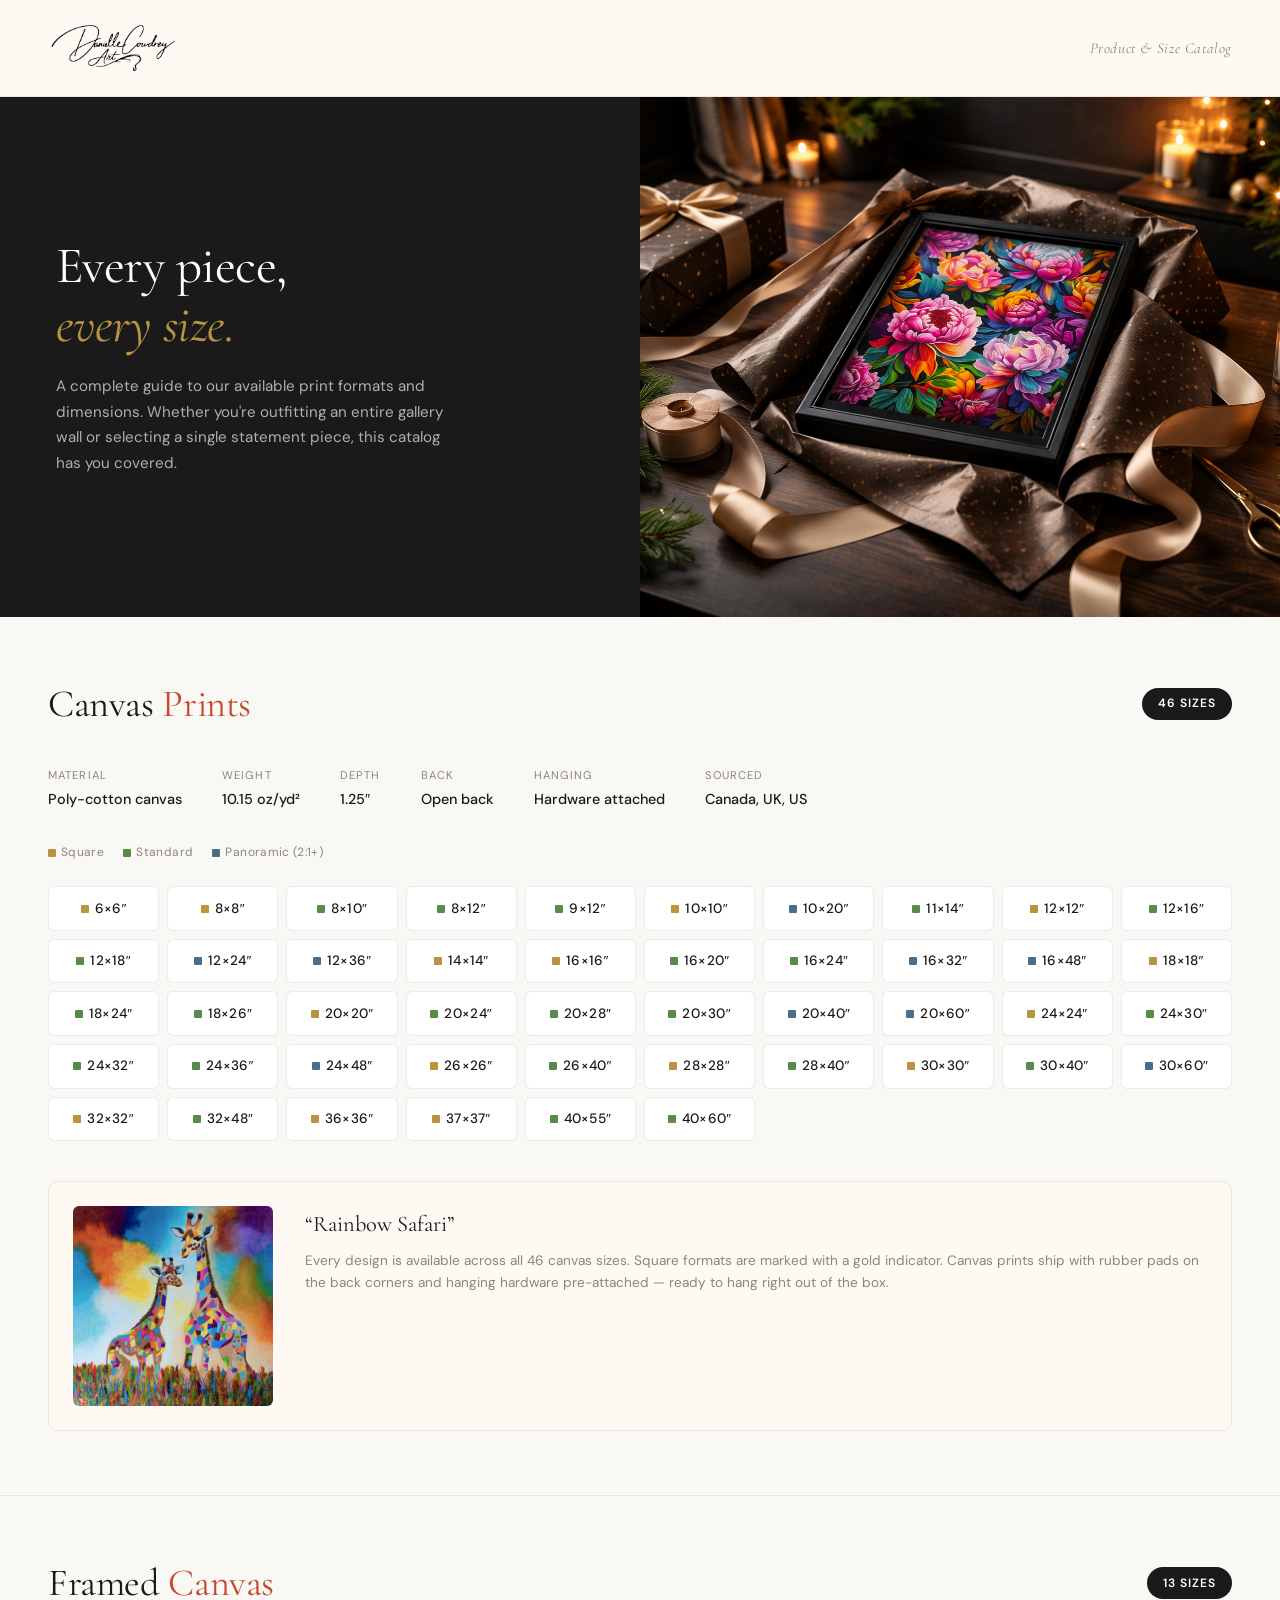
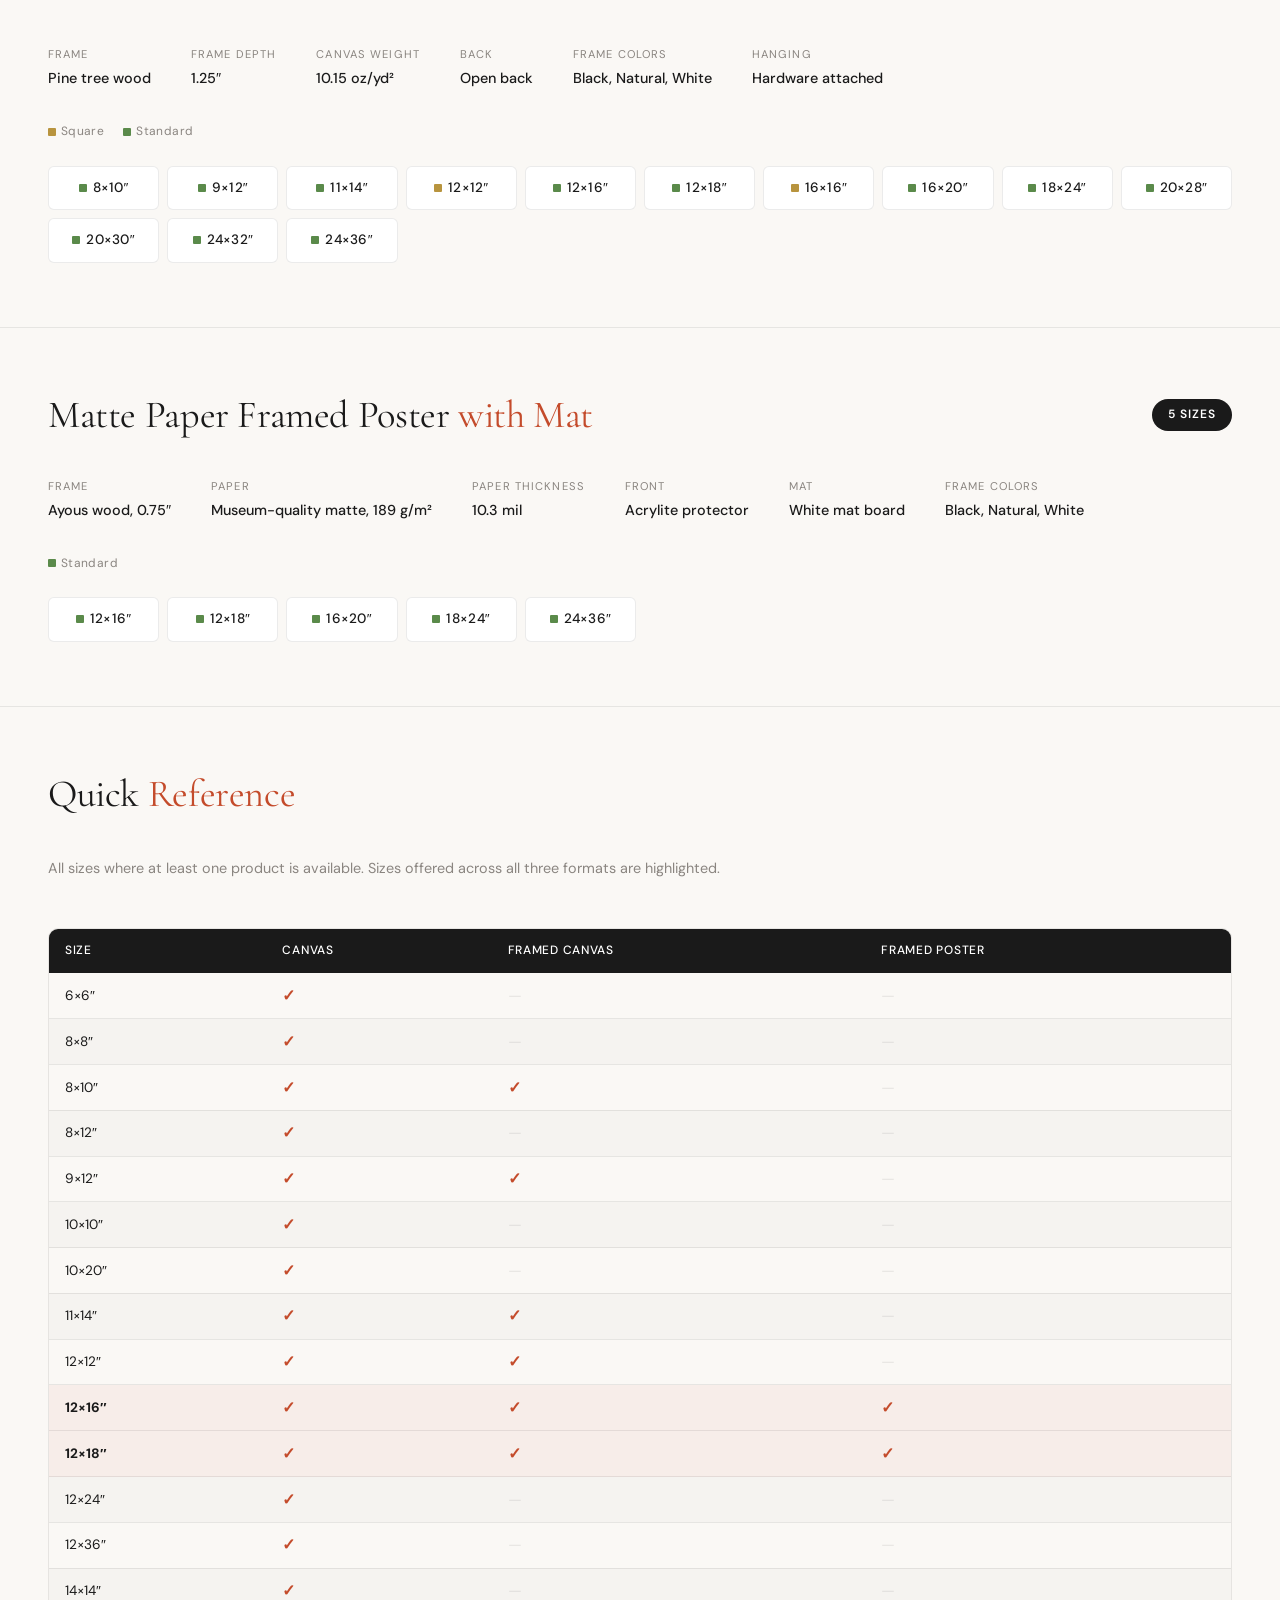
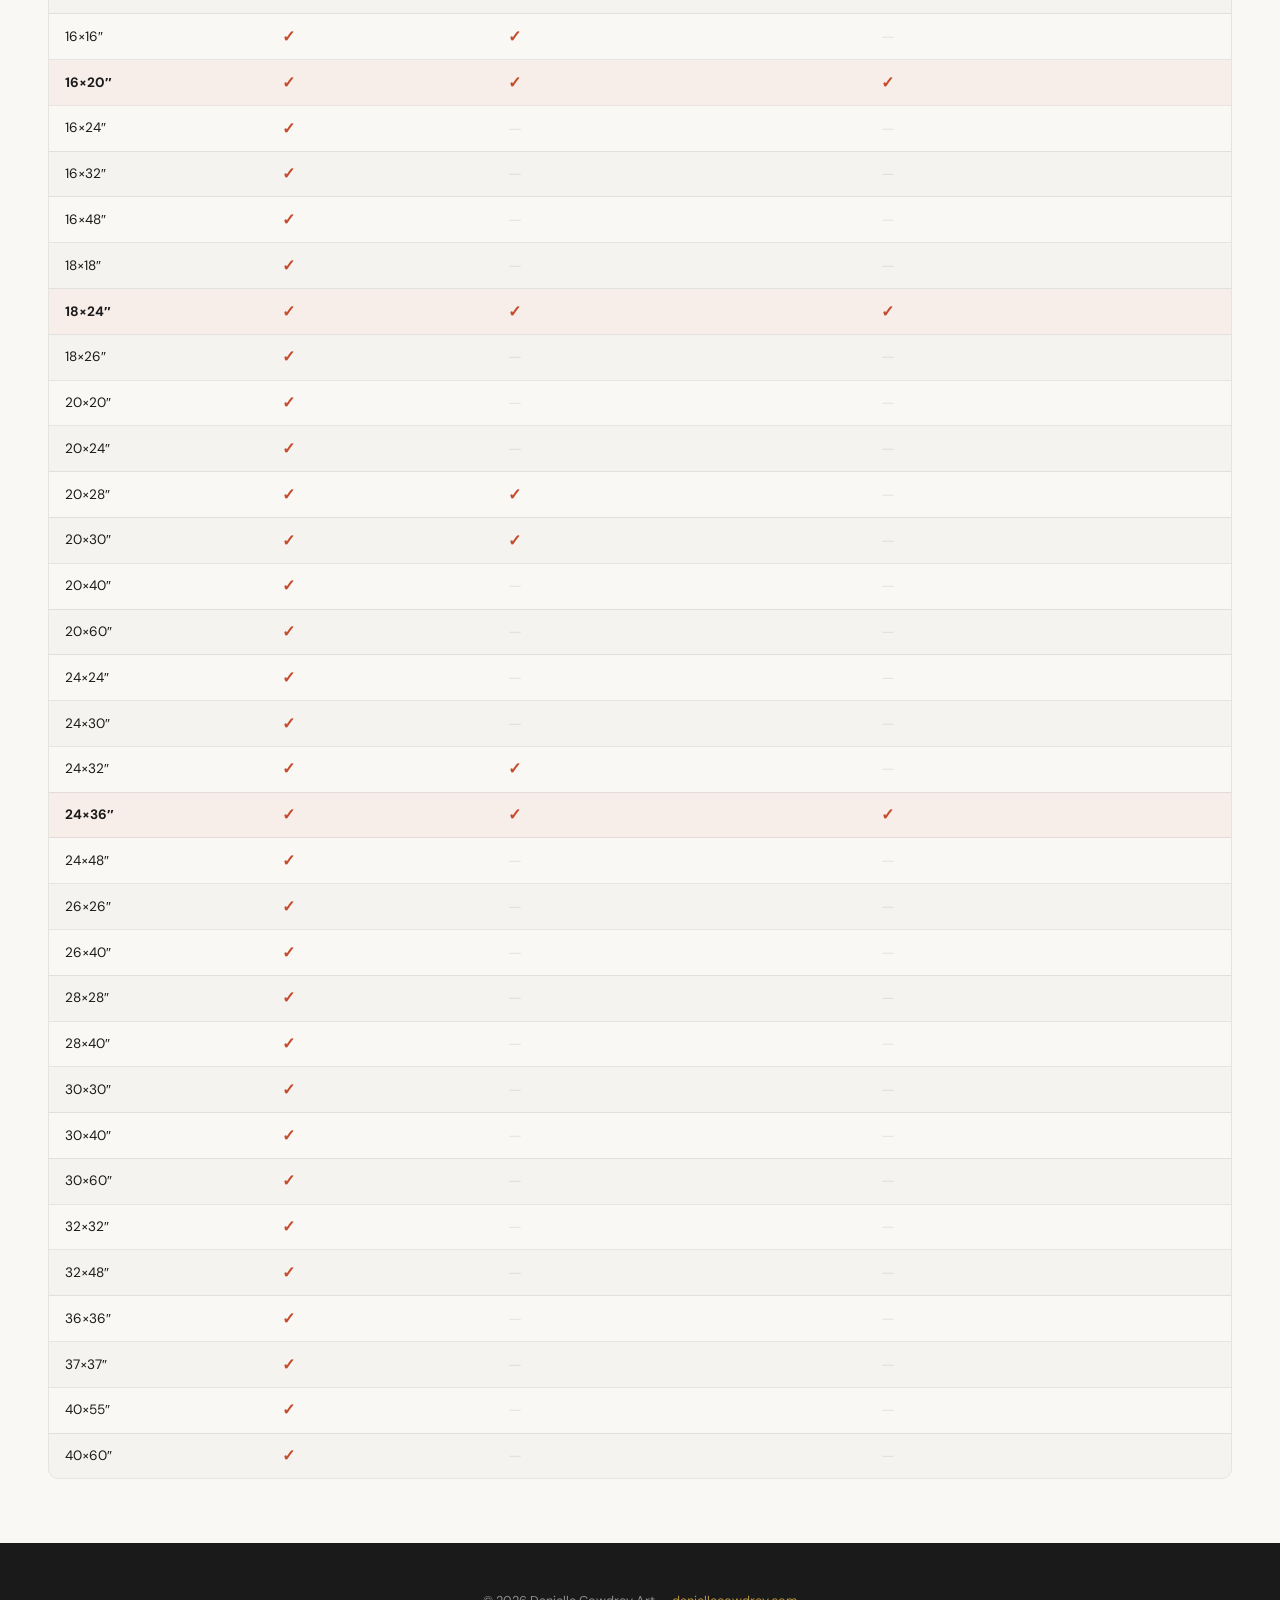
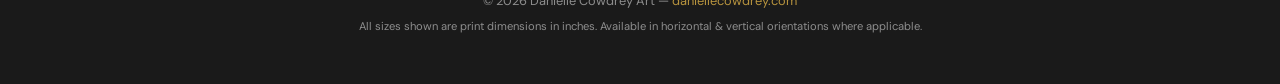
==== index.html @ 49452a7a "Initial commit: gallery catalog with invoice request system Dockerized FastAPI app serving the Danie" ====
<!DOCTYPE html>
<html lang="en">
<head>
<meta charset="UTF-8">
<meta name="viewport" content="width=device-width, initial-scale=1.0">
<title>Danielle Cowdrey Art — Product Catalog</title>
<link rel="preconnect" href="https://fonts.googleapis.com">
<link href="https://fonts.googleapis.com/css2?family=Cormorant+Garamond:ital,wght@0,400;0,600;1,400&family=DM+Sans:wght@400;500;600&display=swap" rel="stylesheet">
<style>
*,*::before,*::after{margin:0;padding:0;box-sizing:border-box}
:root{
  --ink:#1a1a1a;
  --cream:#faf8f5;
  --warm-white:#fff9f4;
  --muted:#8a8580;
  --accent:#c44b2b;
  --gold:#b8943e;
  --border:rgba(0,0,0,.08);
  --serif:'Cormorant Garamond',Georgia,serif;
  --sans:'DM Sans','Helvetica Neue',sans-serif;
}
html{font-size:16px;scroll-behavior:smooth}
body{font-family:var(--sans);color:var(--ink);background:var(--cream);line-height:1.6;-webkit-font-smoothing:antialiased}

/* HEADER */
.header{
  display:flex;align-items:center;justify-content:space-between;
  padding:1.5rem 3rem;border-bottom:1px solid var(--border);
  background:var(--warm-white);position:sticky;top:0;z-index:100;
  backdrop-filter:blur(12px);
}
.header img{height:48px;width:auto}
.header-tag{font-family:var(--serif);font-size:.95rem;color:var(--muted);letter-spacing:.04em;font-style:italic}

/* HERO */
.hero{
  display:grid;grid-template-columns:1fr 1fr;min-height:520px;
  overflow:hidden;
}
.hero-text{
  display:flex;flex-direction:column;justify-content:center;
  padding:4rem 3.5rem;background:var(--ink);color:#fff;
}
.hero-text h1{
  font-family:var(--serif);font-size:3.2rem;font-weight:400;
  line-height:1.15;margin-bottom:1.2rem;letter-spacing:-.01em;
}
.hero-text h1 em{font-style:italic;color:var(--gold)}
.hero-text p{font-size:.95rem;color:rgba(255,255,255,.65);max-width:400px;line-height:1.7}
.hero-img{position:relative;overflow:hidden}
.hero-img img{width:100%;height:100%;object-fit:cover;display:block}

/* SECTION */
.catalog-section{padding:4rem 3rem}
.catalog-section + .catalog-section{border-top:1px solid var(--border)}

.section-header{
  display:grid;grid-template-columns:1fr auto;align-items:end;
  margin-bottom:2.5rem;gap:1rem;
}
.section-header h2{
  font-family:var(--serif);font-size:2.4rem;font-weight:400;
  line-height:1.2;letter-spacing:-.01em;
}
.section-header h2 span{color:var(--accent)}
.section-header .badge{
  font-size:.75rem;font-weight:600;letter-spacing:.08em;text-transform:uppercase;
  background:var(--ink);color:#fff;padding:.4rem 1rem;border-radius:2rem;
  white-space:nowrap;align-self:center;
}

.product-meta{
  display:flex;gap:2.5rem;margin-bottom:2rem;flex-wrap:wrap;
}
.product-meta dt{font-size:.7rem;text-transform:uppercase;letter-spacing:.1em;color:var(--muted);margin-bottom:.2rem}
.product-meta dd{font-size:.9rem;font-weight:500}

/* SIZE GRID */
.size-grid{
  display:grid;
  grid-template-columns:repeat(auto-fill,minmax(110px,1fr));
  gap:8px;
}
.size-chip{
  display:flex;align-items:center;justify-content:center;
  padding:.65rem .5rem;
  border:1px solid var(--border);
  border-radius:6px;
  font-size:.85rem;
  font-weight:500;
  letter-spacing:.02em;
  background:#fff;
  transition:all .15s ease;
  cursor:default;
}
.size-chip:hover{
  border-color:var(--accent);
  color:var(--accent);
  transform:translateY(-1px);
  box-shadow:0 2px 8px rgba(196,75,43,.1);
}
.size-chip::before{
  content:'';display:inline-block;width:8px;height:8px;
  border-radius:1px;margin-right:6px;flex-shrink:0;
}
.size-chip.square::before{background:var(--gold)}
.size-chip.standard::before{background:#5a8a4a}
.size-chip.pano::before{background:#4a6e8a}

/* ORIENTATION LEGEND */
.orient-row{
  display:flex;gap:1.2rem;margin-bottom:1.5rem;flex-wrap:wrap;align-items:center;
}
.orient-dot{
  display:flex;align-items:center;gap:5px;
  font-size:.75rem;color:var(--muted);letter-spacing:.03em;
}
.orient-dot span{display:inline-block;width:8px;height:8px;border-radius:1px}
.orient-dot.square span{background:var(--gold)}
.orient-dot.standard span{background:#5a8a4a}
.orient-dot.pano span{background:#4a6e8a}

/* ART PREVIEW */
.art-row{
  display:grid;grid-template-columns:200px 1fr;gap:2rem;
  align-items:start;margin-top:2.5rem;
  padding:1.5rem;background:var(--warm-white);border-radius:10px;
  border:1px solid var(--border);
}
.art-row img{width:100%;border-radius:6px;display:block}
.art-row-text h3{font-family:var(--serif);font-size:1.4rem;font-weight:400;margin-bottom:.5rem}
.art-row-text p{font-size:.85rem;color:var(--muted);line-height:1.6}

/* QUICK REF TABLE */
.quickref{
  margin-top:3rem;
  border:1px solid var(--border);border-radius:10px;overflow:hidden;
}
.quickref table{width:100%;border-collapse:collapse;font-size:.85rem}
.quickref thead{background:var(--ink);color:#fff}
.quickref th{padding:.8rem 1rem;text-align:left;font-weight:500;font-size:.75rem;letter-spacing:.06em;text-transform:uppercase}
.quickref td{padding:.6rem 1rem;border-bottom:1px solid var(--border)}
.quickref tr:last-child td{border-bottom:none}
.quickref tbody tr:nth-child(even){background:rgba(0,0,0,.02)}
.check{color:var(--accent);font-weight:700;font-size:1rem}
.dash{color:var(--border);font-size:1rem}

/* FOOTER */
.footer{
  padding:3rem;background:var(--ink);color:rgba(255,255,255,.5);
  text-align:center;font-size:.8rem;
}
.footer a{color:var(--gold);text-decoration:none}

/* RESPONSIVE */
@media(max-width:768px){
  .header{padding:1rem 1.5rem}
  .hero{grid-template-columns:1fr}
  .hero-text{padding:2.5rem 1.5rem}
  .hero-text h1{font-size:2.2rem}
  .catalog-section{padding:2.5rem 1.5rem}
  .section-header h2{font-size:1.8rem}
  .art-row{grid-template-columns:1fr}
  .size-grid{grid-template-columns:repeat(auto-fill,minmax(90px,1fr))}
}
</style>
</head>
<body>

<header class="header">
  <img src="logo.png" alt="Danielle Cowdrey Art">
  <span class="header-tag">Product &amp; Size Catalog</span>
</header>

<section class="hero">
  <div class="hero-text">
    <h1>Every piece,<br><em>every size.</em></h1>
    <p>A complete guide to our available print formats and dimensions. Whether you're outfitting an entire gallery wall or selecting a single statement piece, this catalog has you covered.</p>
  </div>
  <div class="hero-img">
    <img src="hero.png" alt="Danielle Cowdrey framed art print">
  </div>
</section>

<!-- CANVAS -->
<section class="catalog-section" id="canvas">
  <div class="section-header">
    <h2>Canvas <span>Prints</span></h2>
    <span class="badge">46 sizes</span>
  </div>

  <dl class="product-meta">
    <div><dt>Material</dt><dd>Poly-cotton canvas</dd></div>
    <div><dt>Weight</dt><dd>10.15 oz/yd&sup2;</dd></div>
    <div><dt>Depth</dt><dd>1.25&Prime;</dd></div>
    <div><dt>Back</dt><dd>Open back</dd></div>
    <div><dt>Hanging</dt><dd>Hardware attached</dd></div>
    <div><dt>Sourced</dt><dd>Canada, UK, US</dd></div>
  </dl>

  <div class="orient-row">
    <div class="orient-dot square"><span></span> Square</div>
    <div class="orient-dot standard"><span></span> Standard</div>
    <div class="orient-dot pano"><span></span> Panoramic (2:1+)</div>
  </div>

  <div class="size-grid">
    <div class="size-chip square">6&times;6&Prime;</div>
    <div class="size-chip square">8&times;8&Prime;</div>
    <div class="size-chip standard">8&times;10&Prime;</div>
    <div class="size-chip standard">8&times;12&Prime;</div>
    <div class="size-chip standard">9&times;12&Prime;</div>
    <div class="size-chip square">10&times;10&Prime;</div>
    <div class="size-chip pano">10&times;20&Prime;</div>
    <div class="size-chip standard">11&times;14&Prime;</div>
    <div class="size-chip square">12&times;12&Prime;</div>
    <div class="size-chip standard">12&times;16&Prime;</div>
    <div class="size-chip standard">12&times;18&Prime;</div>
    <div class="size-chip pano">12&times;24&Prime;</div>
    <div class="size-chip pano">12&times;36&Prime;</div>
    <div class="size-chip square">14&times;14&Prime;</div>
    <div class="size-chip square">16&times;16&Prime;</div>
    <div class="size-chip standard">16&times;20&Prime;</div>
    <div class="size-chip standard">16&times;24&Prime;</div>
    <div class="size-chip pano">16&times;32&Prime;</div>
    <div class="size-chip pano">16&times;48&Prime;</div>
    <div class="size-chip square">18&times;18&Prime;</div>
    <div class="size-chip standard">18&times;24&Prime;</div>
    <div class="size-chip standard">18&times;26&Prime;</div>
    <div class="size-chip square">20&times;20&Prime;</div>
    <div class="size-chip standard">20&times;24&Prime;</div>
    <div class="size-chip standard">20&times;28&Prime;</div>
    <div class="size-chip standard">20&times;30&Prime;</div>
    <div class="size-chip pano">20&times;40&Prime;</div>
    <div class="size-chip pano">20&times;60&Prime;</div>
    <div class="size-chip square">24&times;24&Prime;</div>
    <div class="size-chip standard">24&times;30&Prime;</div>
    <div class="size-chip standard">24&times;32&Prime;</div>
    <div class="size-chip standard">24&times;36&Prime;</div>
    <div class="size-chip pano">24&times;48&Prime;</div>
    <div class="size-chip square">26&times;26&Prime;</div>
    <div class="size-chip standard">26&times;40&Prime;</div>
    <div class="size-chip square">28&times;28&Prime;</div>
    <div class="size-chip standard">28&times;40&Prime;</div>
    <div class="size-chip square">30&times;30&Prime;</div>
    <div class="size-chip standard">30&times;40&Prime;</div>
    <div class="size-chip pano">30&times;60&Prime;</div>
    <div class="size-chip square">32&times;32&Prime;</div>
    <div class="size-chip standard">32&times;48&Prime;</div>
    <div class="size-chip square">36&times;36&Prime;</div>
    <div class="size-chip square">37&times;37&Prime;</div>
    <div class="size-chip standard">40&times;55&Prime;</div>
    <div class="size-chip standard">40&times;60&Prime;</div>
  </div>

  <div class="art-row">
    <img src="art.jpg" alt="Rainbow Safari by Danielle Cowdrey">
    <div class="art-row-text">
      <h3>&ldquo;Rainbow Safari&rdquo;</h3>
      <p>Every design is available across all 46 canvas sizes. Square formats are marked with a gold indicator. Canvas prints ship with rubber pads on the back corners and hanging hardware pre-attached &mdash; ready to hang right out of the box.</p>
    </div>
  </div>
</section>

<!-- FRAMED CANVAS -->
<section class="catalog-section" id="framed-canvas">
  <div class="section-header">
    <h2>Framed <span>Canvas</span></h2>
    <span class="badge">13 sizes</span>
  </div>

  <dl class="product-meta">
    <div><dt>Frame</dt><dd>Pine tree wood</dd></div>
    <div><dt>Frame depth</dt><dd>1.25&Prime;</dd></div>
    <div><dt>Canvas weight</dt><dd>10.15 oz/yd&sup2;</dd></div>
    <div><dt>Back</dt><dd>Open back</dd></div>
    <div><dt>Frame colors</dt><dd>Black, Natural, White</dd></div>
    <div><dt>Hanging</dt><dd>Hardware attached</dd></div>
  </dl>

  <div class="orient-row">
    <div class="orient-dot square"><span></span> Square</div>
    <div class="orient-dot standard"><span></span> Standard</div>
  </div>

  <div class="size-grid">
    <div class="size-chip standard">8&times;10&Prime;</div>
    <div class="size-chip standard">9&times;12&Prime;</div>
    <div class="size-chip standard">11&times;14&Prime;</div>
    <div class="size-chip square">12&times;12&Prime;</div>
    <div class="size-chip standard">12&times;16&Prime;</div>
    <div class="size-chip standard">12&times;18&Prime;</div>
    <div class="size-chip square">16&times;16&Prime;</div>
    <div class="size-chip standard">16&times;20&Prime;</div>
    <div class="size-chip standard">18&times;24&Prime;</div>
    <div class="size-chip standard">20&times;28&Prime;</div>
    <div class="size-chip standard">20&times;30&Prime;</div>
    <div class="size-chip standard">24&times;32&Prime;</div>
    <div class="size-chip standard">24&times;36&Prime;</div>
  </div>
</section>

<!-- FRAMED POSTER -->
<section class="catalog-section" id="framed-poster">
  <div class="section-header">
    <h2>Matte Paper Framed Poster <span>with Mat</span></h2>
    <span class="badge">5 sizes</span>
  </div>

  <dl class="product-meta">
    <div><dt>Frame</dt><dd>Ayous wood, 0.75&Prime;</dd></div>
    <div><dt>Paper</dt><dd>Museum-quality matte, 189 g/m&sup2;</dd></div>
    <div><dt>Paper thickness</dt><dd>10.3 mil</dd></div>
    <div><dt>Front</dt><dd>Acrylite protector</dd></div>
    <div><dt>Mat</dt><dd>White mat board</dd></div>
    <div><dt>Frame colors</dt><dd>Black, Natural, White</dd></div>
  </dl>

  <div class="orient-row">
    <div class="orient-dot standard"><span></span> Standard</div>
  </div>

  <div class="size-grid">
    <div class="size-chip standard">12&times;16&Prime;</div>
    <div class="size-chip standard">12&times;18&Prime;</div>
    <div class="size-chip standard">16&times;20&Prime;</div>
    <div class="size-chip standard">18&times;24&Prime;</div>
    <div class="size-chip standard">24&times;36&Prime;</div>
  </div>
</section>

<!-- QUICK REFERENCE -->
<section class="catalog-section" id="quickref">
  <div class="section-header">
    <h2>Quick <span>Reference</span></h2>
  </div>
  <p style="font-size:.9rem;color:var(--muted);margin-bottom:1.5rem;">All sizes where at least one product is available. Sizes offered across all three formats are highlighted.</p>

  <div class="quickref">
    <table>
      <thead>
        <tr><th>Size</th><th>Canvas</th><th>Framed Canvas</th><th>Framed Poster</th></tr>
      </thead>
      <tbody>
        <tr><td>6&times;6&Prime;</td><td class="check">&check;</td><td class="dash">&mdash;</td><td class="dash">&mdash;</td></tr>
        <tr><td>8&times;8&Prime;</td><td class="check">&check;</td><td class="dash">&mdash;</td><td class="dash">&mdash;</td></tr>
        <tr><td>8&times;10&Prime;</td><td class="check">&check;</td><td class="check">&check;</td><td class="dash">&mdash;</td></tr>
        <tr><td>8&times;12&Prime;</td><td class="check">&check;</td><td class="dash">&mdash;</td><td class="dash">&mdash;</td></tr>
        <tr><td>9&times;12&Prime;</td><td class="check">&check;</td><td class="check">&check;</td><td class="dash">&mdash;</td></tr>
        <tr><td>10&times;10&Prime;</td><td class="check">&check;</td><td class="dash">&mdash;</td><td class="dash">&mdash;</td></tr>
        <tr><td>10&times;20&Prime;</td><td class="check">&check;</td><td class="dash">&mdash;</td><td class="dash">&mdash;</td></tr>
        <tr><td>11&times;14&Prime;</td><td class="check">&check;</td><td class="check">&check;</td><td class="dash">&mdash;</td></tr>
        <tr><td>12&times;12&Prime;</td><td class="check">&check;</td><td class="check">&check;</td><td class="dash">&mdash;</td></tr>
        <tr style="background:rgba(196,75,43,.06)"><td><strong>12&times;16&Prime;</strong></td><td class="check">&check;</td><td class="check">&check;</td><td class="check">&check;</td></tr>
        <tr style="background:rgba(196,75,43,.06)"><td><strong>12&times;18&Prime;</strong></td><td class="check">&check;</td><td class="check">&check;</td><td class="check">&check;</td></tr>
        <tr><td>12&times;24&Prime;</td><td class="check">&check;</td><td class="dash">&mdash;</td><td class="dash">&mdash;</td></tr>
        <tr><td>12&times;36&Prime;</td><td class="check">&check;</td><td class="dash">&mdash;</td><td class="dash">&mdash;</td></tr>
        <tr><td>14&times;14&Prime;</td><td class="check">&check;</td><td class="dash">&mdash;</td><td class="dash">&mdash;</td></tr>
        <tr><td>16&times;16&Prime;</td><td class="check">&check;</td><td class="check">&check;</td><td class="dash">&mdash;</td></tr>
        <tr style="background:rgba(196,75,43,.06)"><td><strong>16&times;20&Prime;</strong></td><td class="check">&check;</td><td class="check">&check;</td><td class="check">&check;</td></tr>
        <tr><td>16&times;24&Prime;</td><td class="check">&check;</td><td class="dash">&mdash;</td><td class="dash">&mdash;</td></tr>
        <tr><td>16&times;32&Prime;</td><td class="check">&check;</td><td class="dash">&mdash;</td><td class="dash">&mdash;</td></tr>
        <tr><td>16&times;48&Prime;</td><td class="check">&check;</td><td class="dash">&mdash;</td><td class="dash">&mdash;</td></tr>
        <tr><td>18&times;18&Prime;</td><td class="check">&check;</td><td class="dash">&mdash;</td><td class="dash">&mdash;</td></tr>
        <tr style="background:rgba(196,75,43,.06)"><td><strong>18&times;24&Prime;</strong></td><td class="check">&check;</td><td class="check">&check;</td><td class="check">&check;</td></tr>
        <tr><td>18&times;26&Prime;</td><td class="check">&check;</td><td class="dash">&mdash;</td><td class="dash">&mdash;</td></tr>
        <tr><td>20&times;20&Prime;</td><td class="check">&check;</td><td class="dash">&mdash;</td><td class="dash">&mdash;</td></tr>
        <tr><td>20&times;24&Prime;</td><td class="check">&check;</td><td class="dash">&mdash;</td><td class="dash">&mdash;</td></tr>
        <tr><td>20&times;28&Prime;</td><td class="check">&check;</td><td class="check">&check;</td><td class="dash">&mdash;</td></tr>
        <tr><td>20&times;30&Prime;</td><td class="check">&check;</td><td class="check">&check;</td><td class="dash">&mdash;</td></tr>
        <tr><td>20&times;40&Prime;</td><td class="check">&check;</td><td class="dash">&mdash;</td><td class="dash">&mdash;</td></tr>
        <tr><td>20&times;60&Prime;</td><td class="check">&check;</td><td class="dash">&mdash;</td><td class="dash">&mdash;</td></tr>
        <tr><td>24&times;24&Prime;</td><td class="check">&check;</td><td class="dash">&mdash;</td><td class="dash">&mdash;</td></tr>
        <tr><td>24&times;30&Prime;</td><td class="check">&check;</td><td class="dash">&mdash;</td><td class="dash">&mdash;</td></tr>
        <tr><td>24&times;32&Prime;</td><td class="check">&check;</td><td class="check">&check;</td><td class="dash">&mdash;</td></tr>
        <tr style="background:rgba(196,75,43,.06)"><td><strong>24&times;36&Prime;</strong></td><td class="check">&check;</td><td class="check">&check;</td><td class="check">&check;</td></tr>
        <tr><td>24&times;48&Prime;</td><td class="check">&check;</td><td class="dash">&mdash;</td><td class="dash">&mdash;</td></tr>
        <tr><td>26&times;26&Prime;</td><td class="check">&check;</td><td class="dash">&mdash;</td><td class="dash">&mdash;</td></tr>
        <tr><td>26&times;40&Prime;</td><td class="check">&check;</td><td class="dash">&mdash;</td><td class="dash">&mdash;</td></tr>
        <tr><td>28&times;28&Prime;</td><td class="check">&check;</td><td class="dash">&mdash;</td><td class="dash">&mdash;</td></tr>
        <tr><td>28&times;40&Prime;</td><td class="check">&check;</td><td class="dash">&mdash;</td><td class="dash">&mdash;</td></tr>
        <tr><td>30&times;30&Prime;</td><td class="check">&check;</td><td class="dash">&mdash;</td><td class="dash">&mdash;</td></tr>
        <tr><td>30&times;40&Prime;</td><td class="check">&check;</td><td class="dash">&mdash;</td><td class="dash">&mdash;</td></tr>
        <tr><td>30&times;60&Prime;</td><td class="check">&check;</td><td class="dash">&mdash;</td><td class="dash">&mdash;</td></tr>
        <tr><td>32&times;32&Prime;</td><td class="check">&check;</td><td class="dash">&mdash;</td><td class="dash">&mdash;</td></tr>
        <tr><td>32&times;48&Prime;</td><td class="check">&check;</td><td class="dash">&mdash;</td><td class="dash">&mdash;</td></tr>
        <tr><td>36&times;36&Prime;</td><td class="check">&check;</td><td class="dash">&mdash;</td><td class="dash">&mdash;</td></tr>
        <tr><td>37&times;37&Prime;</td><td class="check">&check;</td><td class="dash">&mdash;</td><td class="dash">&mdash;</td></tr>
        <tr><td>40&times;55&Prime;</td><td class="check">&check;</td><td class="dash">&mdash;</td><td class="dash">&mdash;</td></tr>
        <tr><td>40&times;60&Prime;</td><td class="check">&check;</td><td class="dash">&mdash;</td><td class="dash">&mdash;</td></tr>
      </tbody>
    </table>
  </div>
</section>

<footer class="footer">
  <p>&copy; 2026 Danielle Cowdrey Art &mdash; <a href="https://daniellecowdrey.com">daniellecowdrey.com</a></p>
  <p style="margin-top:.4rem;font-size:.7rem;">All sizes shown are print dimensions in inches. Available in horizontal &amp; vertical orientations where applicable.</p>
</footer>

</body>
</html>
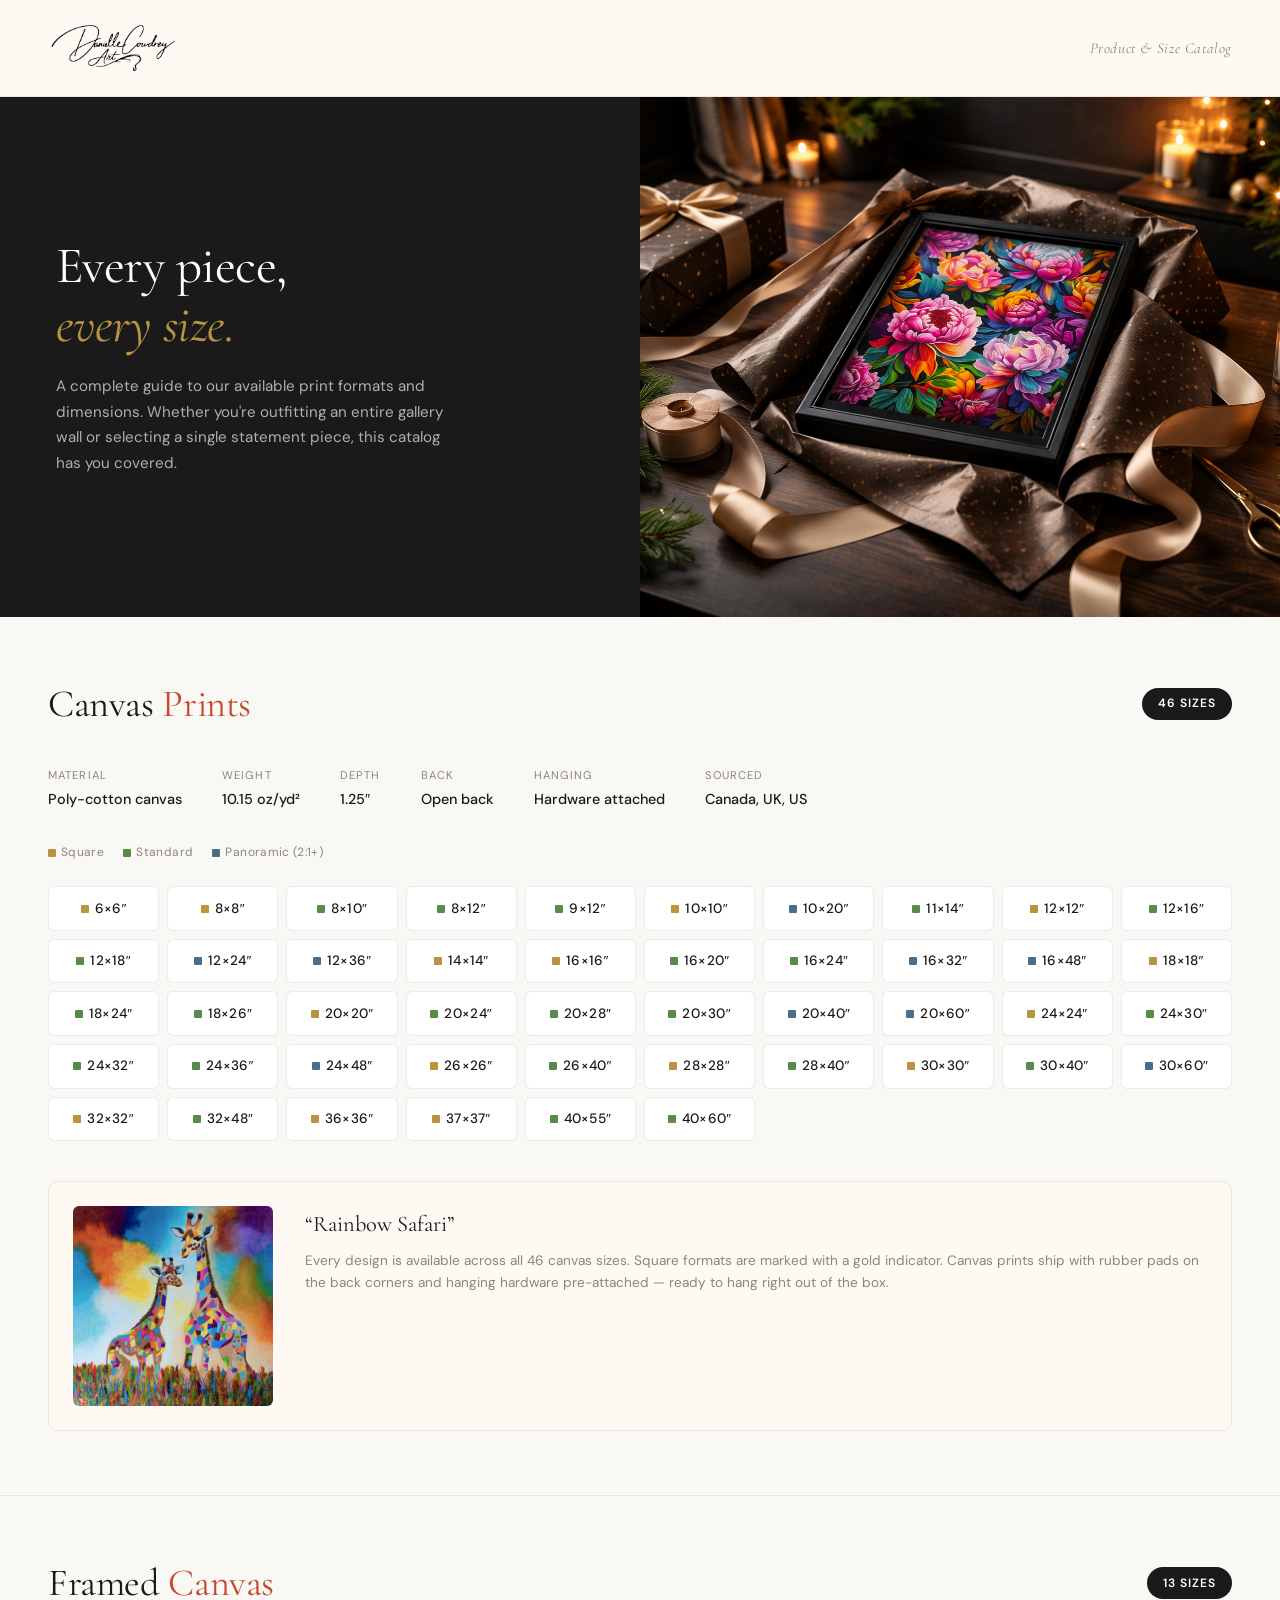
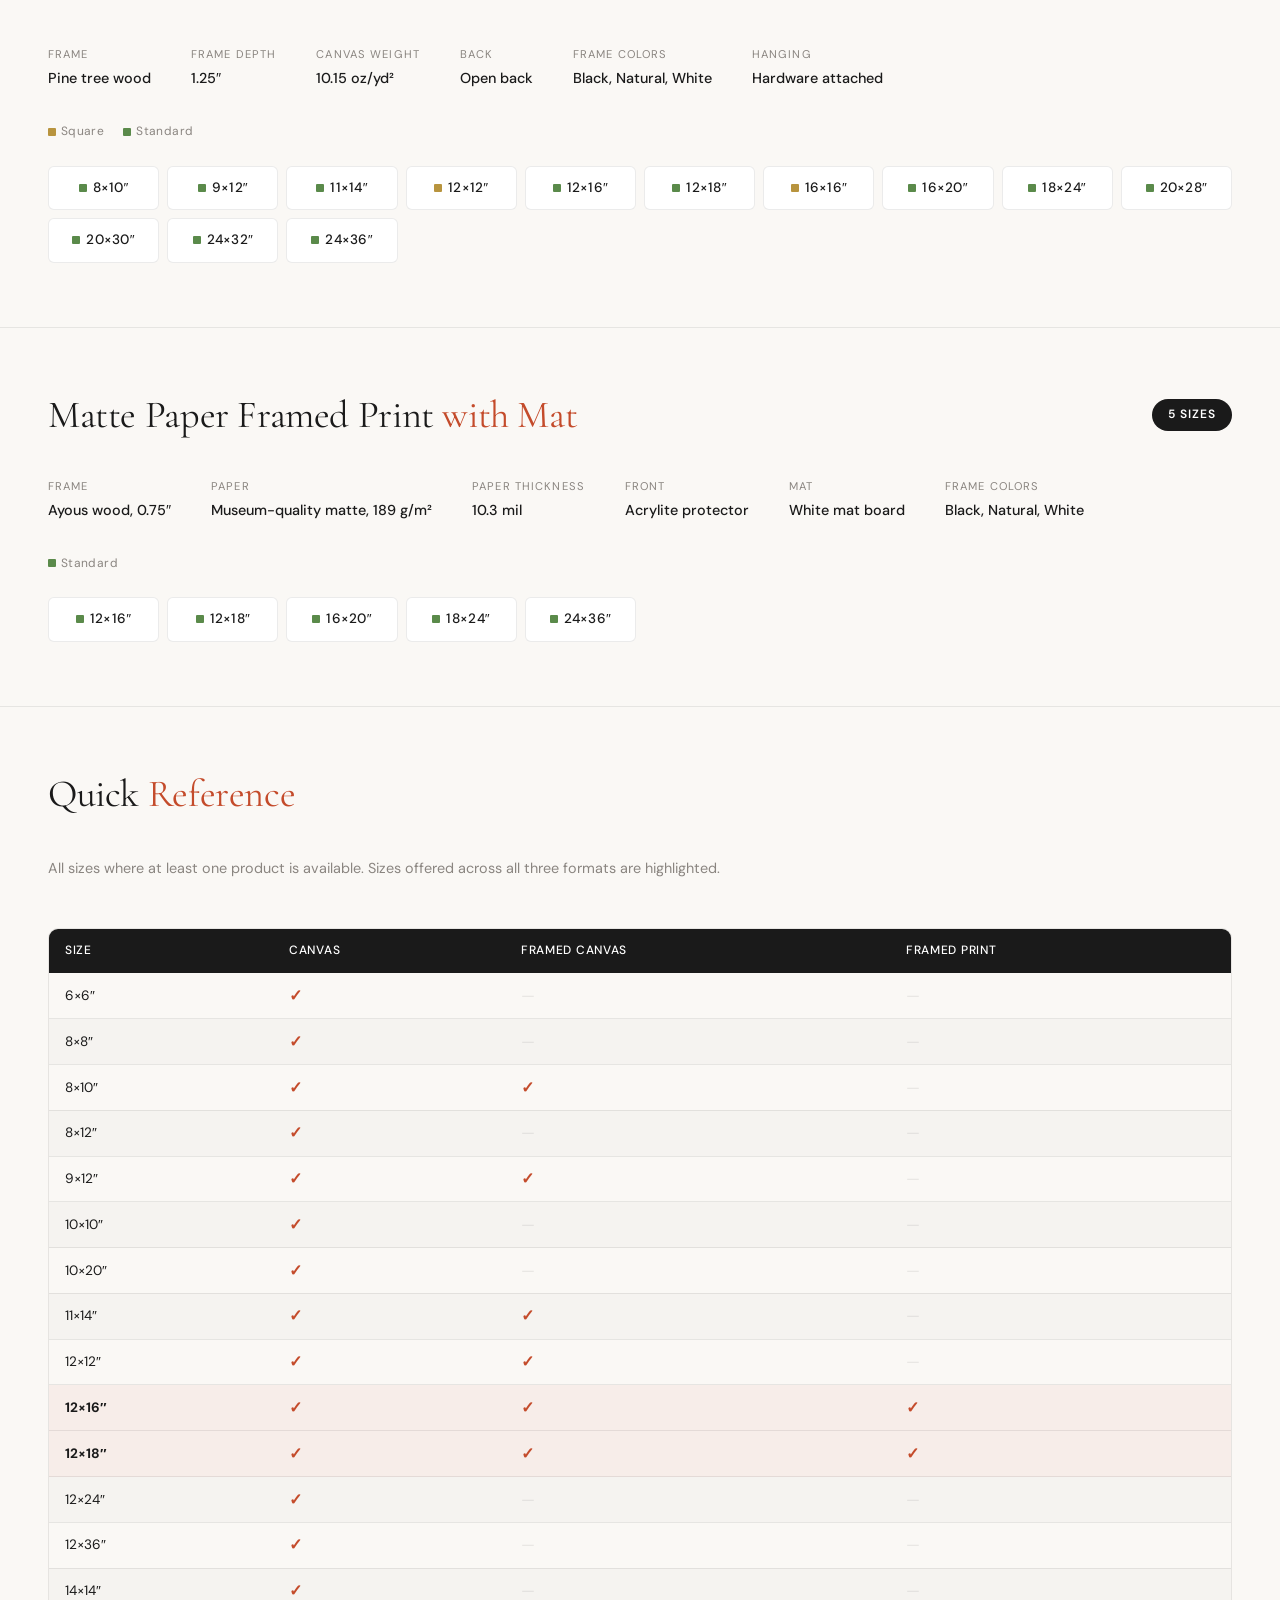
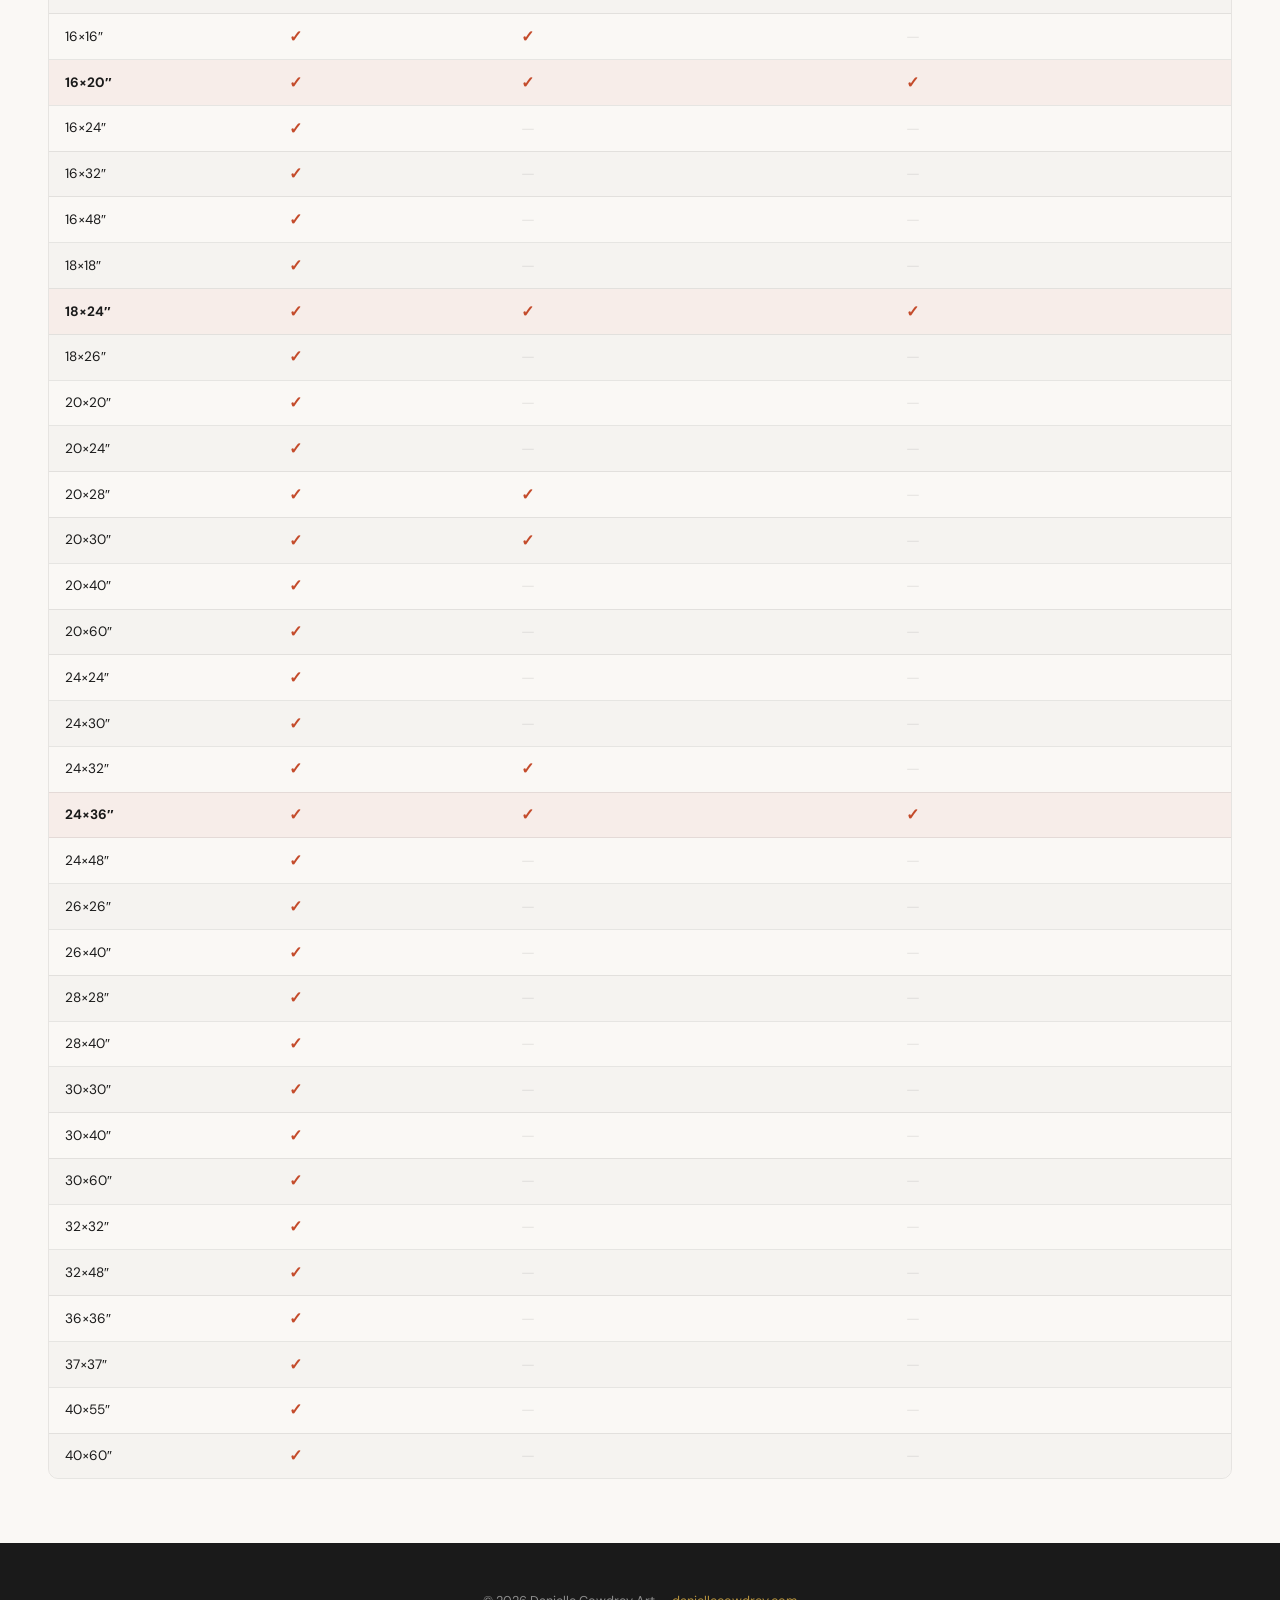
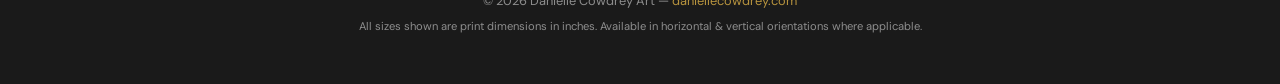
==== commit 6310829d: "Poster → Print, legibility overhaul, per-art inline line items - Renamed "Framed Poster" to "Framed " ====
--- a/index.html
+++ b/index.html
@@ -300,10 +300,10 @@
   </div>
 </section>
 
-<!-- FRAMED POSTER -->
-<section class="catalog-section" id="framed-poster">
+<!-- FRAMED PRINT -->
+<section class="catalog-section" id="framed-print">
   <div class="section-header">
-    <h2>Matte Paper Framed Poster <span>with Mat</span></h2>
+    <h2>Matte Paper Framed Print <span>with Mat</span></h2>
     <span class="badge">5 sizes</span>
   </div>
 
@@ -339,7 +339,7 @@
   <div class="quickref">
     <table>
       <thead>
-        <tr><th>Size</th><th>Canvas</th><th>Framed Canvas</th><th>Framed Poster</th></tr>
+        <tr><th>Size</th><th>Canvas</th><th>Framed Canvas</th><th>Framed Print</th></tr>
       </thead>
       <tbody>
         <tr><td>6&times;6&Prime;</td><td class="check">&check;</td><td class="dash">&mdash;</td><td class="dash">&mdash;</td></tr>
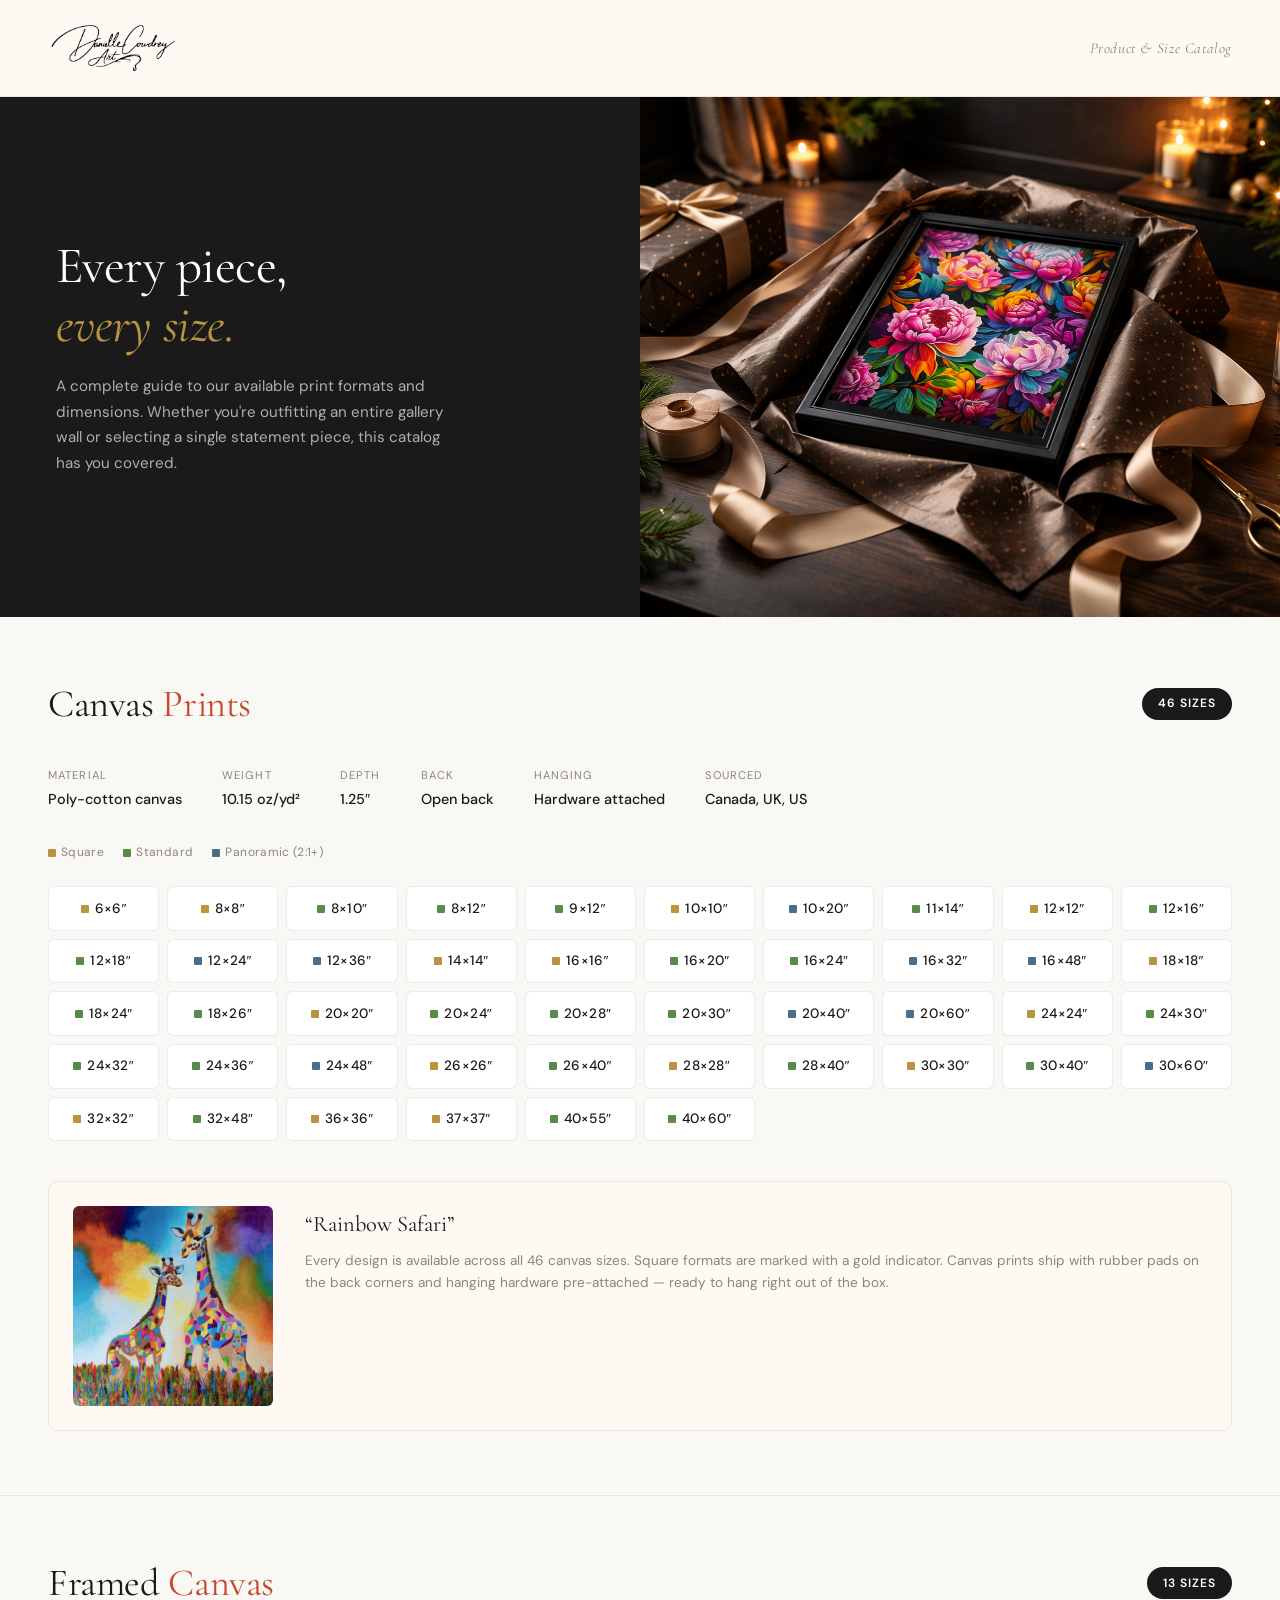
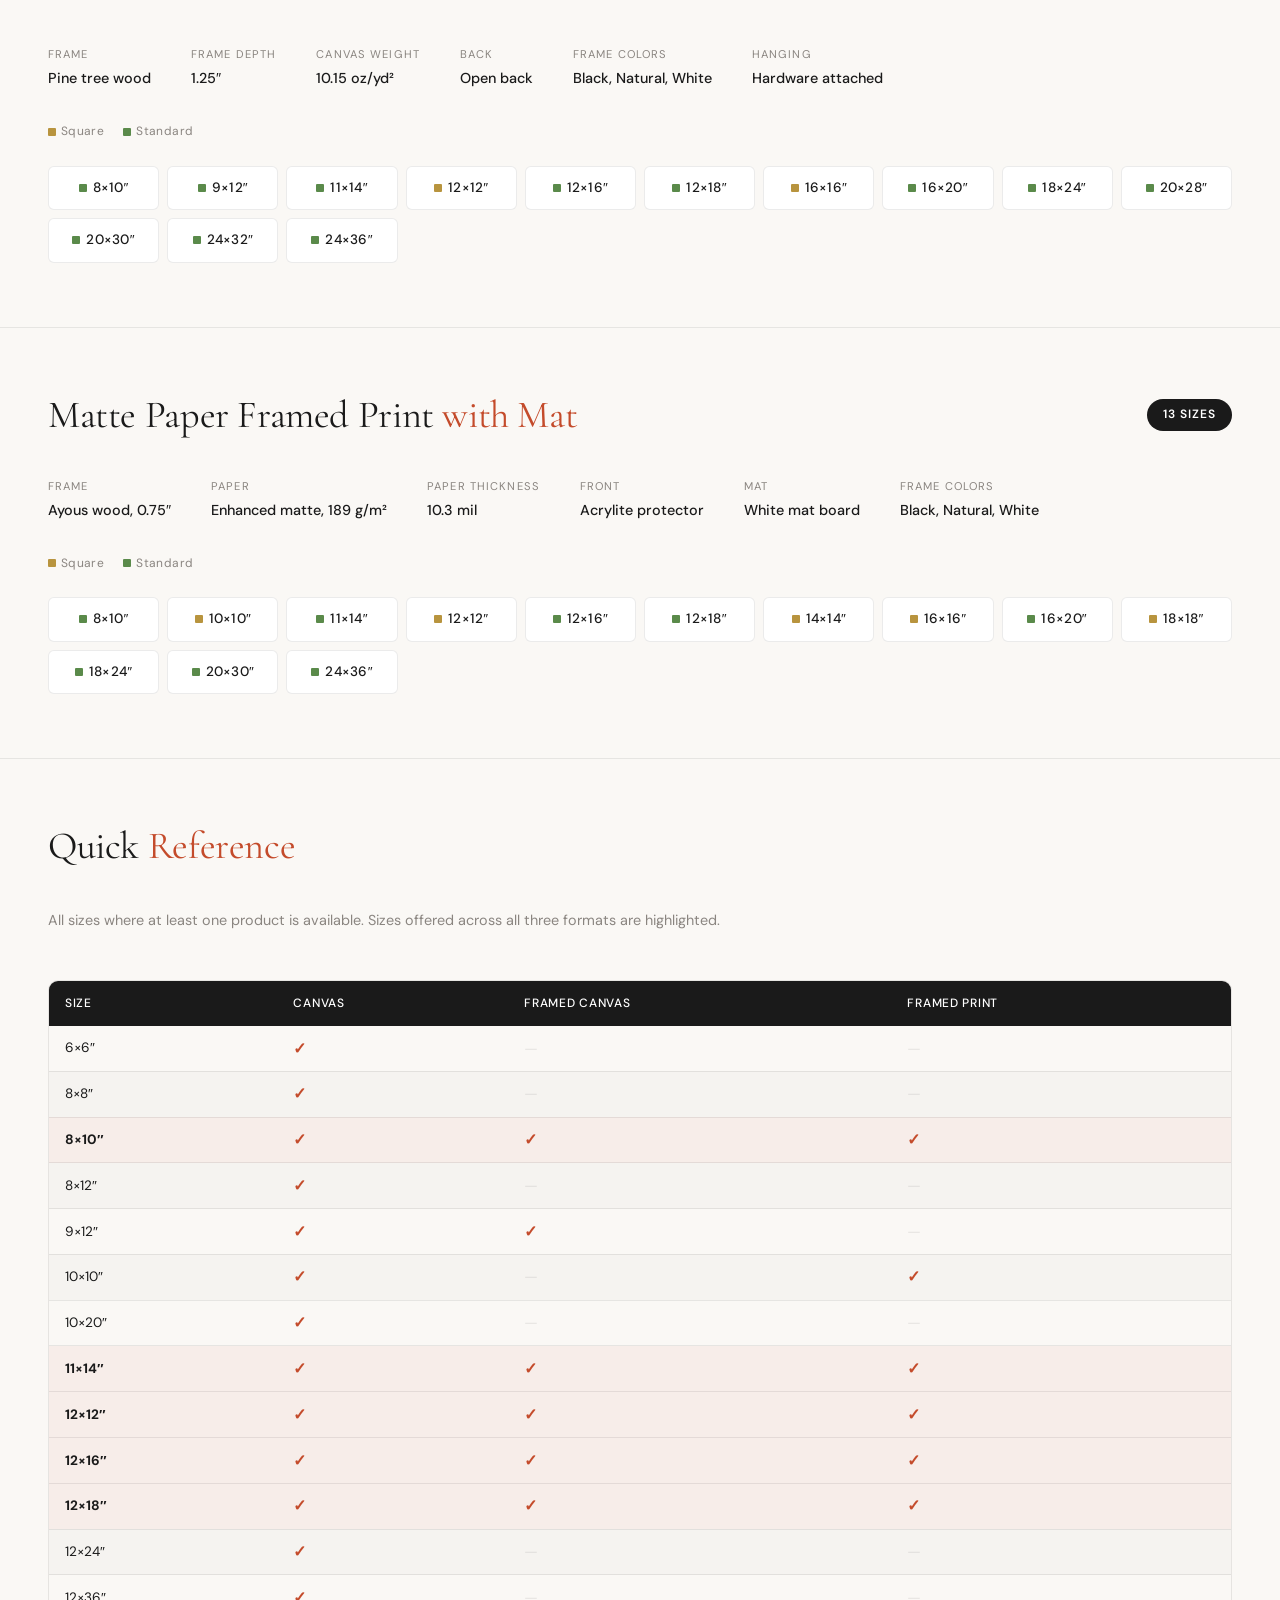
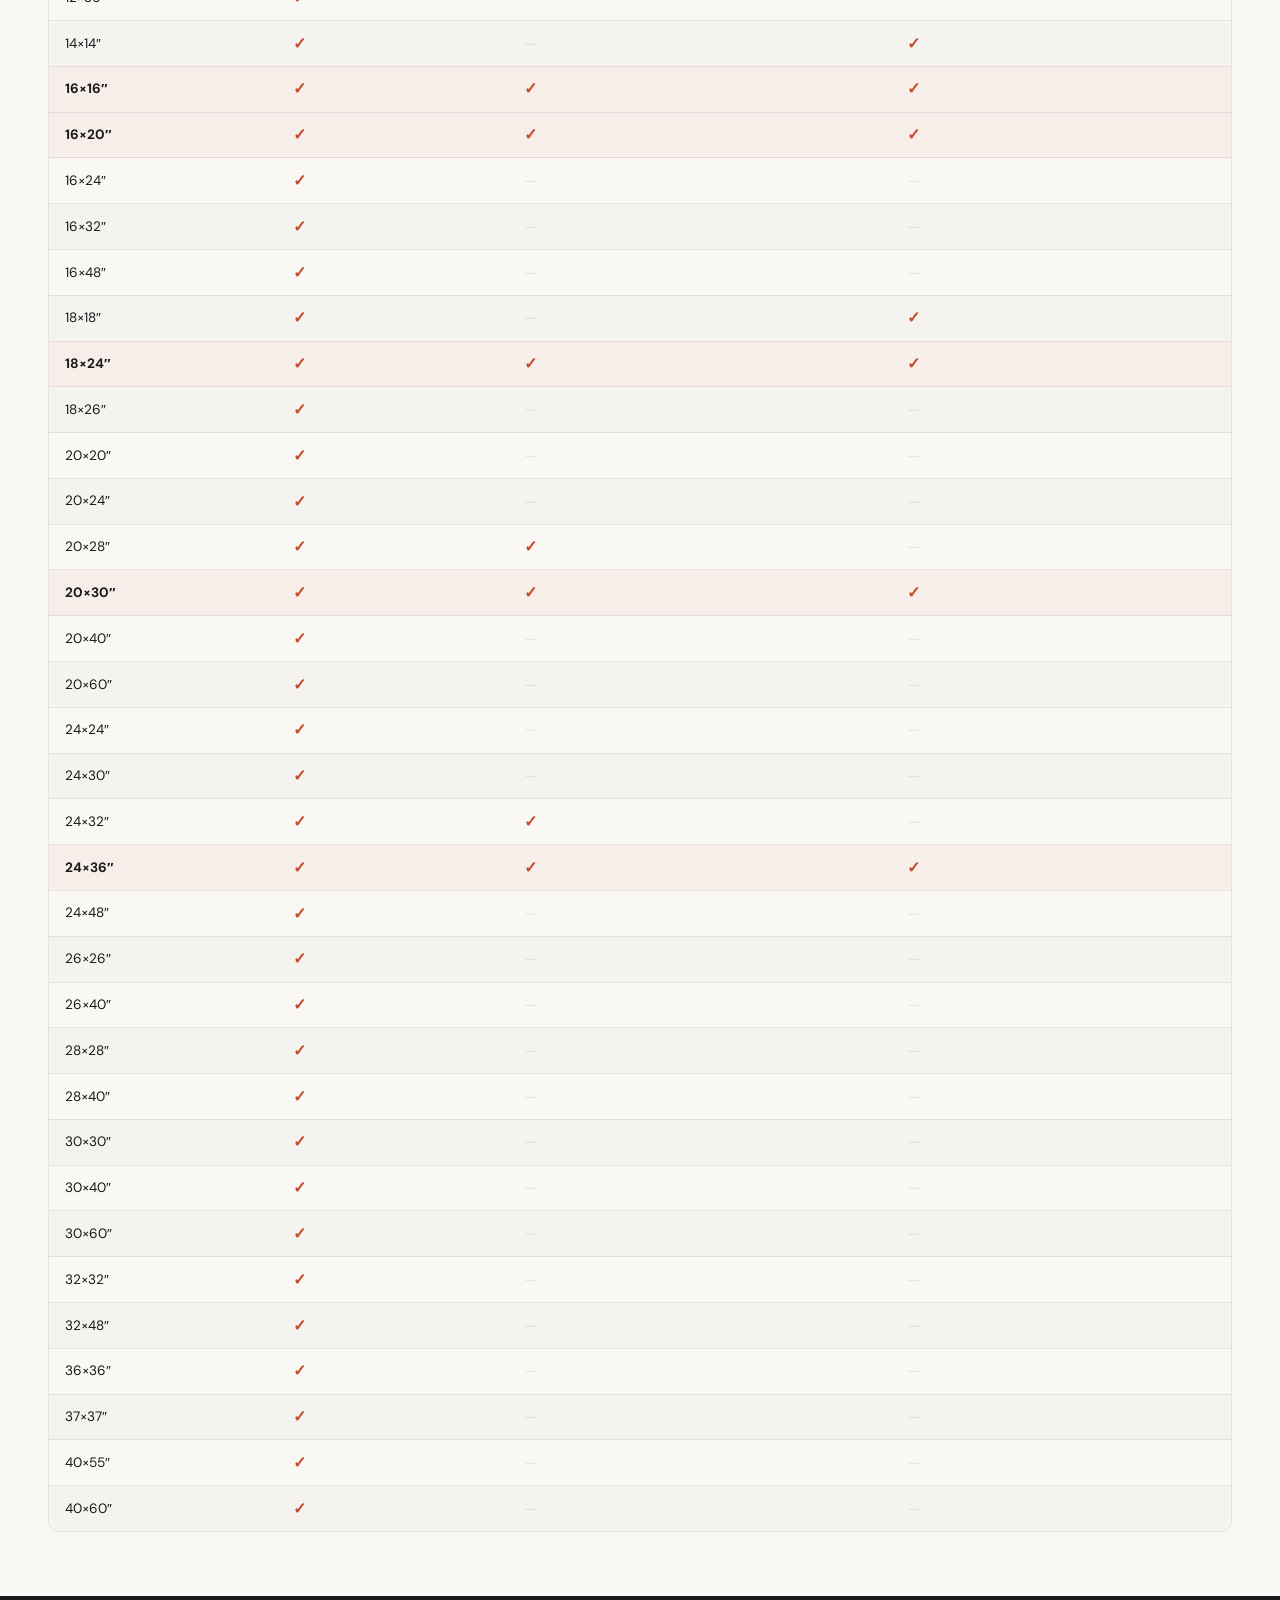
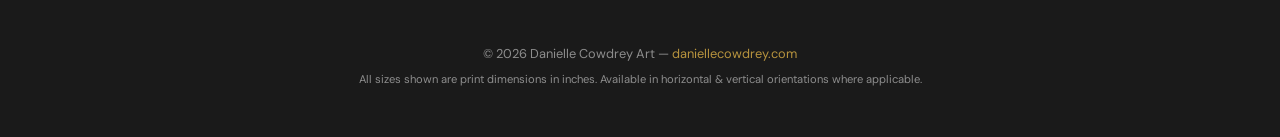
==== commit 3ae90a61: "Fix framed print sizes: 5 → 13 sizes matching Printful product Updated to match the actual Enhanced " ====
--- a/index.html
+++ b/index.html
@@ -304,12 +304,12 @@
 <section class="catalog-section" id="framed-print">
   <div class="section-header">
     <h2>Matte Paper Framed Print <span>with Mat</span></h2>
-    <span class="badge">5 sizes</span>
+    <span class="badge">13 sizes</span>
   </div>
 
   <dl class="product-meta">
     <div><dt>Frame</dt><dd>Ayous wood, 0.75&Prime;</dd></div>
-    <div><dt>Paper</dt><dd>Museum-quality matte, 189 g/m&sup2;</dd></div>
+    <div><dt>Paper</dt><dd>Enhanced matte, 189 g/m&sup2;</dd></div>
     <div><dt>Paper thickness</dt><dd>10.3 mil</dd></div>
     <div><dt>Front</dt><dd>Acrylite protector</dd></div>
     <div><dt>Mat</dt><dd>White mat board</dd></div>
@@ -317,14 +317,23 @@
   </dl>
 
   <div class="orient-row">
+    <div class="orient-dot square"><span></span> Square</div>
     <div class="orient-dot standard"><span></span> Standard</div>
   </div>
 
   <div class="size-grid">
+    <div class="size-chip standard">8&times;10&Prime;</div>
+    <div class="size-chip square">10&times;10&Prime;</div>
+    <div class="size-chip standard">11&times;14&Prime;</div>
+    <div class="size-chip square">12&times;12&Prime;</div>
     <div class="size-chip standard">12&times;16&Prime;</div>
     <div class="size-chip standard">12&times;18&Prime;</div>
+    <div class="size-chip square">14&times;14&Prime;</div>
+    <div class="size-chip square">16&times;16&Prime;</div>
     <div class="size-chip standard">16&times;20&Prime;</div>
+    <div class="size-chip square">18&times;18&Prime;</div>
     <div class="size-chip standard">18&times;24&Prime;</div>
+    <div class="size-chip standard">20&times;30&Prime;</div>
     <div class="size-chip standard">24&times;36&Prime;</div>
   </div>
 </section>
@@ -344,30 +353,30 @@
       <tbody>
         <tr><td>6&times;6&Prime;</td><td class="check">&check;</td><td class="dash">&mdash;</td><td class="dash">&mdash;</td></tr>
         <tr><td>8&times;8&Prime;</td><td class="check">&check;</td><td class="dash">&mdash;</td><td class="dash">&mdash;</td></tr>
-        <tr><td>8&times;10&Prime;</td><td class="check">&check;</td><td class="check">&check;</td><td class="dash">&mdash;</td></tr>
+        <tr style="background:rgba(196,75,43,.06)"><td><strong>8&times;10&Prime;</strong></td><td class="check">&check;</td><td class="check">&check;</td><td class="check">&check;</td></tr>
         <tr><td>8&times;12&Prime;</td><td class="check">&check;</td><td class="dash">&mdash;</td><td class="dash">&mdash;</td></tr>
         <tr><td>9&times;12&Prime;</td><td class="check">&check;</td><td class="check">&check;</td><td class="dash">&mdash;</td></tr>
-        <tr><td>10&times;10&Prime;</td><td class="check">&check;</td><td class="dash">&mdash;</td><td class="dash">&mdash;</td></tr>
+        <tr><td>10&times;10&Prime;</td><td class="check">&check;</td><td class="dash">&mdash;</td><td class="check">&check;</td></tr>
         <tr><td>10&times;20&Prime;</td><td class="check">&check;</td><td class="dash">&mdash;</td><td class="dash">&mdash;</td></tr>
-        <tr><td>11&times;14&Prime;</td><td class="check">&check;</td><td class="check">&check;</td><td class="dash">&mdash;</td></tr>
-        <tr><td>12&times;12&Prime;</td><td class="check">&check;</td><td class="check">&check;</td><td class="dash">&mdash;</td></tr>
+        <tr style="background:rgba(196,75,43,.06)"><td><strong>11&times;14&Prime;</strong></td><td class="check">&check;</td><td class="check">&check;</td><td class="check">&check;</td></tr>
+        <tr style="background:rgba(196,75,43,.06)"><td><strong>12&times;12&Prime;</strong></td><td class="check">&check;</td><td class="check">&check;</td><td class="check">&check;</td></tr>
         <tr style="background:rgba(196,75,43,.06)"><td><strong>12&times;16&Prime;</strong></td><td class="check">&check;</td><td class="check">&check;</td><td class="check">&check;</td></tr>
         <tr style="background:rgba(196,75,43,.06)"><td><strong>12&times;18&Prime;</strong></td><td class="check">&check;</td><td class="check">&check;</td><td class="check">&check;</td></tr>
         <tr><td>12&times;24&Prime;</td><td class="check">&check;</td><td class="dash">&mdash;</td><td class="dash">&mdash;</td></tr>
         <tr><td>12&times;36&Prime;</td><td class="check">&check;</td><td class="dash">&mdash;</td><td class="dash">&mdash;</td></tr>
-        <tr><td>14&times;14&Prime;</td><td class="check">&check;</td><td class="dash">&mdash;</td><td class="dash">&mdash;</td></tr>
-        <tr><td>16&times;16&Prime;</td><td class="check">&check;</td><td class="check">&check;</td><td class="dash">&mdash;</td></tr>
+        <tr><td>14&times;14&Prime;</td><td class="check">&check;</td><td class="dash">&mdash;</td><td class="check">&check;</td></tr>
+        <tr style="background:rgba(196,75,43,.06)"><td><strong>16&times;16&Prime;</strong></td><td class="check">&check;</td><td class="check">&check;</td><td class="check">&check;</td></tr>
         <tr style="background:rgba(196,75,43,.06)"><td><strong>16&times;20&Prime;</strong></td><td class="check">&check;</td><td class="check">&check;</td><td class="check">&check;</td></tr>
         <tr><td>16&times;24&Prime;</td><td class="check">&check;</td><td class="dash">&mdash;</td><td class="dash">&mdash;</td></tr>
         <tr><td>16&times;32&Prime;</td><td class="check">&check;</td><td class="dash">&mdash;</td><td class="dash">&mdash;</td></tr>
         <tr><td>16&times;48&Prime;</td><td class="check">&check;</td><td class="dash">&mdash;</td><td class="dash">&mdash;</td></tr>
-        <tr><td>18&times;18&Prime;</td><td class="check">&check;</td><td class="dash">&mdash;</td><td class="dash">&mdash;</td></tr>
+        <tr><td>18&times;18&Prime;</td><td class="check">&check;</td><td class="dash">&mdash;</td><td class="check">&check;</td></tr>
         <tr style="background:rgba(196,75,43,.06)"><td><strong>18&times;24&Prime;</strong></td><td class="check">&check;</td><td class="check">&check;</td><td class="check">&check;</td></tr>
         <tr><td>18&times;26&Prime;</td><td class="check">&check;</td><td class="dash">&mdash;</td><td class="dash">&mdash;</td></tr>
         <tr><td>20&times;20&Prime;</td><td class="check">&check;</td><td class="dash">&mdash;</td><td class="dash">&mdash;</td></tr>
         <tr><td>20&times;24&Prime;</td><td class="check">&check;</td><td class="dash">&mdash;</td><td class="dash">&mdash;</td></tr>
         <tr><td>20&times;28&Prime;</td><td class="check">&check;</td><td class="check">&check;</td><td class="dash">&mdash;</td></tr>
-        <tr><td>20&times;30&Prime;</td><td class="check">&check;</td><td class="check">&check;</td><td class="dash">&mdash;</td></tr>
+        <tr style="background:rgba(196,75,43,.06)"><td><strong>20&times;30&Prime;</strong></td><td class="check">&check;</td><td class="check">&check;</td><td class="check">&check;</td></tr>
         <tr><td>20&times;40&Prime;</td><td class="check">&check;</td><td class="dash">&mdash;</td><td class="dash">&mdash;</td></tr>
         <tr><td>20&times;60&Prime;</td><td class="check">&check;</td><td class="dash">&mdash;</td><td class="dash">&mdash;</td></tr>
         <tr><td>24&times;24&Prime;</td><td class="check">&check;</td><td class="dash">&mdash;</td><td class="dash">&mdash;</td></tr>
